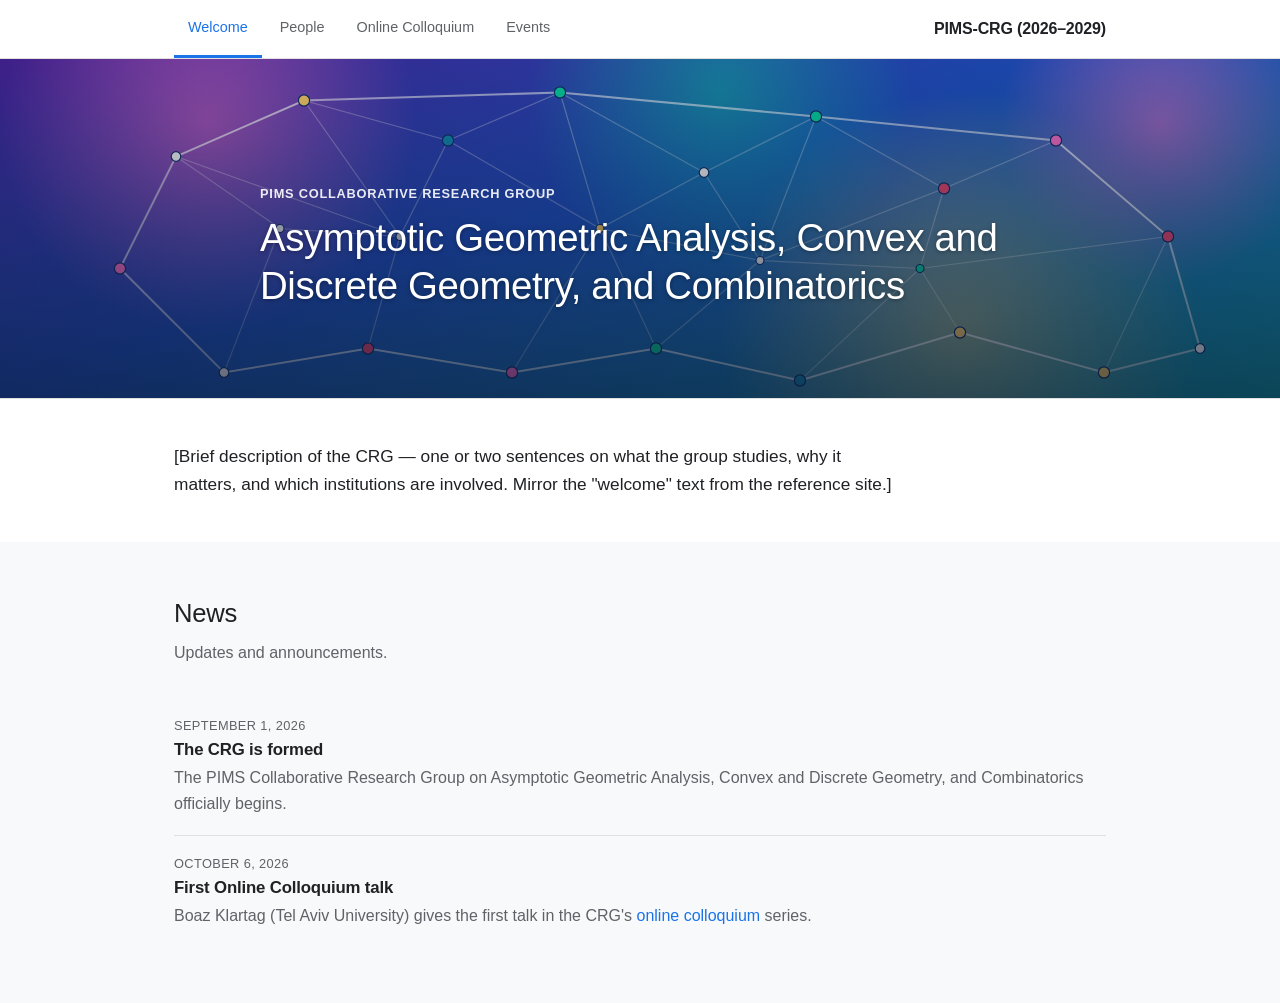
==== index.html @ f04959d2 "Initial commit: PIMS-CRG (2026-2029) website Colorful Google Sites-style layout with Welcome, People" ====
<!doctype html>
<html lang="en">
<head>
  <meta charset="UTF-8" />
  <meta name="viewport" content="width=device-width, initial-scale=1.0" />
  <title>Welcome | PIMS-CRG (2026&ndash;2029)</title>
  <meta name="description" content="PIMS Collaborative Research Group (2026–2029): Asymptotic Geometric Analysis, Convex and Discrete Geometry, and Combinatorics." />
  <link rel="stylesheet" href="css/style.css" />
</head>
<body>

  <nav class="site-tabs">
    <div class="container">
      <div class="nav-left">
        <button class="nav-toggle" aria-label="Toggle navigation" aria-expanded="false">
          <span></span>
        </button>
        <div class="main-nav">
          <ul>
            <li><a href="index.html" class="active">Welcome</a></li>
            <li><a href="people.html">People</a></li>
            <li><a href="colloquium.html">Online Colloquium</a></li>
            <li><a href="events.html">Events</a></li>
          </ul>
        </div>
      </div>
      <a href="index.html" class="brand-inline">PIMS-CRG (2026&ndash;2029)</a>
    </div>
  </nav>

  <section class="hero-banner">
    <div class="container">
      <div class="hero-eyebrow">PIMS Collaborative Research Group</div>
      <h1>Asymptotic Geometric Analysis, Convex and Discrete Geometry, and Combinatorics</h1>
    </div>
  </section>

  <section class="intro-block">
    <div class="container">
      <p>
        [Brief description of the CRG — one or two sentences on what the group
        studies, why it matters, and which institutions are involved. Mirror the
        "welcome" text from the reference site.]
      </p>
    </div>
  </section>

  <section class="alt">
    <div class="container">
      <div class="section-heading">
        <h2>News</h2>
        <p>Updates and announcements.</p>
      </div>

      <div class="news-item">
        <p class="news-date">September 1, 2026</p>
        <h3 class="news-title">The CRG is formed</h3>
        <p class="muted">The PIMS Collaborative Research Group on Asymptotic Geometric Analysis, Convex and Discrete Geometry, and Combinatorics officially begins.</p>
      </div>
      <div class="news-item">
        <p class="news-date">October 6, 2026</p>
        <h3 class="news-title">First Online Colloquium talk</h3>
        <p class="muted">Boaz Klartag (Tel Aviv University) gives the first talk in the CRG's <a href="colloquium.html">online colloquium</a> series.</p>
      </div>
    </div>
  </section>

  <script src="js/main.js"></script>
</body>
</html>
---- css/style.css ----
/* ============================================
   PIMS CRG — shared stylesheet
   Google Sites–style layout: colored banner header,
   horizontal tab nav, rounded Material-style cards.
   ============================================ */

:root {
  --color-bg: #ffffff;
  --color-bg-alt: #f8f9fa;
  --color-text: #202124;
  --color-text-muted: #5f6368;
  --color-border: #e0e0e0;
  --color-primary: #1a73e8;
  --color-primary-dark: #174ea6;
  --color-banner: #1a56b8;
  --color-banner-dark: #123c82;
  --max-width: 980px;
  --radius: 10px;
  --font-sans: "Google Sans", "Segoe UI", Roboto, -apple-system, BlinkMacSystemFont, Helvetica, Arial, sans-serif;
}

* { box-sizing: border-box; }

[hidden] { display: none !important; }

body {
  margin: 0;
  font-family: var(--font-sans);
  color: var(--color-text);
  background: var(--color-bg);
  line-height: 1.6;
  font-size: 16px;
}

img { max-width: 100%; display: block; }

a { color: var(--color-primary); text-decoration: none; }
a:hover { text-decoration: underline; }

.container {
  max-width: var(--max-width);
  margin: 0 auto;
  padding: 0 24px;
}

h1, h2, h3 {
  font-weight: 500;
  line-height: 1.25;
  letter-spacing: -0.01em;
}

/* ---------- Tab navigation ---------- */

.site-tabs {
  background: #fff;
  border-bottom: 1px solid var(--color-border);
  position: sticky;
  top: 0;
  z-index: 10;
}
.site-tabs .container {
  display: flex;
  align-items: center;
  justify-content: space-between;
  gap: 16px;
}

.nav-left {
  display: flex;
  align-items: center;
}

.nav-toggle {
  display: none;
  background: none;
  border: none;
  padding: 14px 0;
  cursor: pointer;
}
.nav-toggle span,
.nav-toggle::before,
.nav-toggle::after {
  content: "";
  display: block;
  width: 22px;
  height: 2px;
  background: var(--color-text);
  margin: 4px 0;
}

.main-nav ul {
  list-style: none;
  display: flex;
  gap: 4px;
  margin: 0;
  padding: 0;
  flex-wrap: wrap;
}
.main-nav a {
  display: inline-block;
  color: var(--color-text-muted);
  text-decoration: none;
  font-size: 0.9rem;
  font-weight: 500;
  padding: 16px 14px;
  border-bottom: 3px solid transparent;
}
.main-nav a:hover {
  color: var(--color-primary);
  text-decoration: none;
}
.main-nav a.active {
  color: var(--color-primary);
  border-bottom-color: var(--color-primary);
}

.brand-inline {
  flex-shrink: 0;
  color: var(--color-text);
  text-decoration: none;
  font-size: 1rem;
  font-weight: 700;
  letter-spacing: -0.01em;
}
.brand-inline:hover {
  color: var(--color-primary);
  text-decoration: none;
}

@media (max-width: 720px) {
  .nav-toggle { display: block; }
  .main-nav {
    display: none;
    width: 100%;
  }
  .main-nav.open { display: block; }
  .main-nav ul { flex-direction: column; gap: 0; }
  .main-nav a { padding: 12px 4px; border-bottom: 1px solid var(--color-border); border-left: 3px solid transparent; }
  .main-nav a.active { border-bottom-color: var(--color-border); border-left-color: var(--color-primary); }
  .site-tabs .container { flex-wrap: wrap; }
  .nav-left { width: 100%; }
  .brand-inline { order: -1; padding: 14px 0; }
}

/* ---------- Hero banner (welcome page) ---------- */

.hero-banner {
  position: relative;
  min-height: 340px;
  display: flex;
  align-items: flex-end;
  background:
    linear-gradient(0deg, rgba(10, 20, 45, 0.65), rgba(10, 20, 45, 0.15)),
    url("../images/banner-geometry.svg") center / cover no-repeat;
  border-bottom: 1px solid var(--color-border);
}
.hero-banner .container { padding-top: 48px; padding-bottom: 32px; }
.hero-banner .hero-eyebrow {
  color: #fff;
  font-weight: 700;
  font-size: 0.8rem;
  text-transform: uppercase;
  letter-spacing: 0.06em;
  margin-bottom: 10px;
  opacity: 0.9;
}
.hero-banner h1 {
  color: #fff;
  font-size: 2.4rem;
  margin: 0;
  max-width: 760px;
  text-shadow: 0 1px 4px rgba(0, 0, 0, 0.35);
}

/* ---------- Intro / description block ---------- */

.intro-block { padding: 44px 0; }
.intro-block p {
  color: var(--color-text);
  font-size: 1.08rem;
  max-width: 720px;
  margin: 0;
}

/* ---------- News ---------- */

.news-item {
  padding: 18px 0;
  border-bottom: 1px solid var(--color-border);
}
.news-item:last-child { border-bottom: none; }
.news-date {
  color: var(--color-text-muted);
  font-size: 0.8rem;
  text-transform: uppercase;
  letter-spacing: 0.03em;
  margin: 0 0 4px;
}
.news-title { margin: 0 0 4px; font-size: 1.05rem; font-weight: 700; }
.news-item p.muted { margin: 0; }

/* ---------- Page hero (inner pages) ---------- */

.page-hero {
  padding: 44px 0 34px;
  background:
    linear-gradient(0deg, rgba(10, 20, 45, 0.72), rgba(10, 20, 45, 0.35)),
    url("../images/banner-geometry.svg") center / cover no-repeat;
  border-bottom: 1px solid var(--color-border);
}
.page-hero .hero-eyebrow {
  color: #fff;
  font-weight: 700;
  font-size: 0.8rem;
  text-transform: uppercase;
  letter-spacing: 0.06em;
  margin-bottom: 10px;
  opacity: 0.9;
}
.page-hero h1 {
  color: #fff;
  font-size: 2rem;
  margin: 0 0 10px;
  text-shadow: 0 1px 4px rgba(0, 0, 0, 0.35);
}
.page-hero p { color: rgba(255, 255, 255, 0.85); max-width: 640px; margin: 0; }

/* ---------- Buttons ---------- */

.btn {
  display: inline-block;
  padding: 11px 24px;
  border-radius: 24px;
  font-size: 0.92rem;
  font-weight: 500;
  text-decoration: none;
  cursor: pointer;
  border: 1px solid transparent;
}
.btn:hover { text-decoration: none; }
.btn-primary {
  background: var(--color-primary);
  color: #fff;
  box-shadow: 0 1px 3px rgba(26, 115, 232, 0.4);
}
.btn-primary:hover { background: var(--color-primary-dark); }
.btn-outline {
  background: #fff;
  color: var(--color-primary);
  border-color: var(--color-border);
}
.btn-outline:hover { background: var(--color-bg-alt); }

/* ---------- Sections ---------- */

main { padding-bottom: 20px; }

section { padding: 56px 0; }
section.alt { background: var(--color-bg-alt); }

.section-heading { margin-bottom: 32px; max-width: 680px; }
.section-heading h2 { font-size: 1.6rem; margin: 0 0 10px; }
.section-heading p { color: var(--color-text-muted); margin: 0; }

/* ---------- Grid / Cards ---------- */

.grid {
  display: grid;
  gap: 20px;
}
.grid-2 { grid-template-columns: repeat(2, 1fr); }
.grid-3 { grid-template-columns: repeat(3, 1fr); }

@media (max-width: 720px) {
  .grid-2, .grid-3 { grid-template-columns: 1fr; }
}

.card {
  background: #fff;
  border: 1px solid var(--color-border);
  border-radius: var(--radius);
  padding: 24px;
  box-shadow: 0 1px 2px rgba(60, 64, 67, 0.08);
}
.card .tag {
  display: inline-block;
  font-size: 0.72rem;
  font-weight: 700;
  text-transform: uppercase;
  letter-spacing: 0.04em;
  color: var(--color-primary);
  background: #e8f0fe;
  padding: 3px 10px;
  border-radius: 999px;
  margin-bottom: 12px;
}
.card h3 { margin: 0 0 8px; font-size: 1.08rem; }
.card p { margin: 0; color: var(--color-text-muted); font-size: 0.94rem; }

/* ---------- People ---------- */

.institution-group { margin-bottom: 44px; }
.institution-group:last-child { margin-bottom: 0; }
.institution-group h3 {
  font-size: 0.82rem;
  color: var(--color-text-muted);
  text-transform: uppercase;
  letter-spacing: 0.05em;
  font-weight: 700;
  margin: 0 0 18px;
}

.person-card {
  display: flex;
  gap: 16px;
  align-items: flex-start;
  background: #fff;
  border: 1px solid var(--color-border);
  border-radius: var(--radius);
  padding: 20px;
  box-shadow: 0 1px 2px rgba(60, 64, 67, 0.08);
}
.person-photo {
  width: 64px;
  height: 64px;
  border-radius: 50%;
  background: var(--color-bg-alt);
  border: 1px solid var(--color-border);
  flex-shrink: 0;
  display: flex;
  align-items: center;
  justify-content: center;
  color: var(--color-text-muted);
  font-size: 0.65rem;
  text-align: center;
  overflow: hidden;
}
.person-photo img {
  width: 100%;
  height: 100%;
  object-fit: cover;
}
.person-name { font-weight: 700; margin: 0; font-size: 1.02rem; }
.person-role { color: var(--color-text-muted); font-size: 0.9rem; margin: 3px 0 6px; }
.person-bio { color: var(--color-text-muted); font-size: 0.9rem; margin: 0; }

.group-photo {
  width: 100%;
  background: var(--color-bg-alt);
  border: 1px solid var(--color-border);
  border-radius: var(--radius);
  aspect-ratio: 16 / 7;
  display: flex;
  align-items: center;
  justify-content: center;
  color: var(--color-text-muted);
  font-size: 0.9rem;
  margin-bottom: 8px;
}
.group-photo-caption {
  color: var(--color-text-muted);
  font-size: 0.85rem;
  font-style: italic;
  margin: 0 0 28px;
}

/* ---------- TBA placeholder ---------- */

.tba {
  text-align: center;
  font-size: 3rem;
  font-weight: 700;
  letter-spacing: 0.08em;
  color: var(--color-text-muted);
  padding: 60px 0;
  margin: 0;
}

/* ---------- Events / Seminars ---------- */

.event-item {
  display: flex;
  gap: 20px;
  padding: 22px;
  background: #fff;
  border: 1px solid var(--color-border);
  border-radius: var(--radius);
  box-shadow: 0 1px 2px rgba(60, 64, 67, 0.08);
  margin-bottom: 16px;
}
.event-item:last-child { margin-bottom: 0; }

.event-date {
  display: flex;
  flex-direction: column;
  align-items: center;
  justify-content: center;
  flex-shrink: 0;
  width: 72px;
  background: var(--color-bg-alt);
  border-radius: 8px;
  padding: 10px 0;
}
.event-date .day { font-size: 1.4rem; font-weight: 700; line-height: 1; }
.event-date .month { font-size: 0.8rem; color: var(--color-text-muted); text-transform: uppercase; }
.event-date .year { font-size: 0.75rem; color: var(--color-text-muted); }

.event-title { margin: 0 0 4px; font-size: 1.08rem; font-weight: 700; }
.event-meta { color: var(--color-text-muted); font-size: 0.9rem; margin: 0 0 6px; }
.event-status {
  display: inline-block;
  font-size: 0.7rem;
  font-weight: 700;
  text-transform: uppercase;
  letter-spacing: 0.03em;
  color: var(--color-primary);
  background: #e8f0fe;
  padding: 2px 10px;
  border-radius: 999px;
  margin-bottom: 8px;
}
.event-status.past { color: var(--color-text-muted); background: var(--color-bg-alt); }

.seminar-item {
  padding: 22px;
  background: #fff;
  border: 1px solid var(--color-border);
  border-radius: var(--radius);
  box-shadow: 0 1px 2px rgba(60, 64, 67, 0.08);
  margin-bottom: 16px;
}
.seminar-item:last-child { margin-bottom: 0; }

.pub-links a {
  font-size: 0.88rem;
  margin-right: 16px;
  font-weight: 500;
}

.abstract-toggle { margin-top: 10px; }
.abstract-toggle summary {
  cursor: pointer;
  color: var(--color-primary);
  font-weight: 500;
  font-size: 0.9rem;
  list-style: none;
}
.abstract-toggle summary::-webkit-details-marker { display: none; }
.abstract-toggle summary::before {
  content: "▸ ";
  font-size: 0.75em;
}
.abstract-toggle[open] summary::before { content: "▾ "; }
.abstract-toggle p { margin: 10px 0 0; }

/* ---------- Contact ---------- */

.contact-block {
  background: #fff;
  border: 1px solid var(--color-border);
  border-radius: var(--radius);
  padding: 24px;
  box-shadow: 0 1px 2px rgba(60, 64, 67, 0.08);
  display: flex;
  flex-direction: column;
  gap: 16px;
}
.contact-row { display: flex; gap: 12px; flex-wrap: wrap; }
.contact-label { font-weight: 700; min-width: 140px; flex-shrink: 0; }
.contact-value { color: var(--color-text-muted); }

form.contact-form {
  display: flex;
  flex-direction: column;
  gap: 16px;
  background: #fff;
  border: 1px solid var(--color-border);
  border-radius: var(--radius);
  padding: 24px;
  box-shadow: 0 1px 2px rgba(60, 64, 67, 0.08);
}
.form-row label {
  display: block;
  font-weight: 700;
  font-size: 0.88rem;
  margin-bottom: 6px;
}
.form-row input,
.form-row textarea {
  width: 100%;
  padding: 10px 12px;
  border: 1px solid var(--color-border);
  border-radius: 6px;
  font-family: inherit;
  font-size: 0.95rem;
}
.form-row input:focus,
.form-row textarea:focus {
  outline: 2px solid var(--color-primary);
  outline-offset: 1px;
}
.form-row textarea { resize: vertical; min-height: 110px; }

/* ---------- Footer ---------- */

.site-footer {
  border-top: 1px solid var(--color-border);
  padding: 20px 0;
  color: var(--color-text-muted);
  font-size: 0.85rem;
}
.site-footer .container {
  display: flex;
  justify-content: space-between;
  flex-wrap: wrap;
  gap: 10px;
}
.site-footer a { color: var(--color-text-muted); }

/* ---------- Utility ---------- */

.muted { color: var(--color-text-muted); }
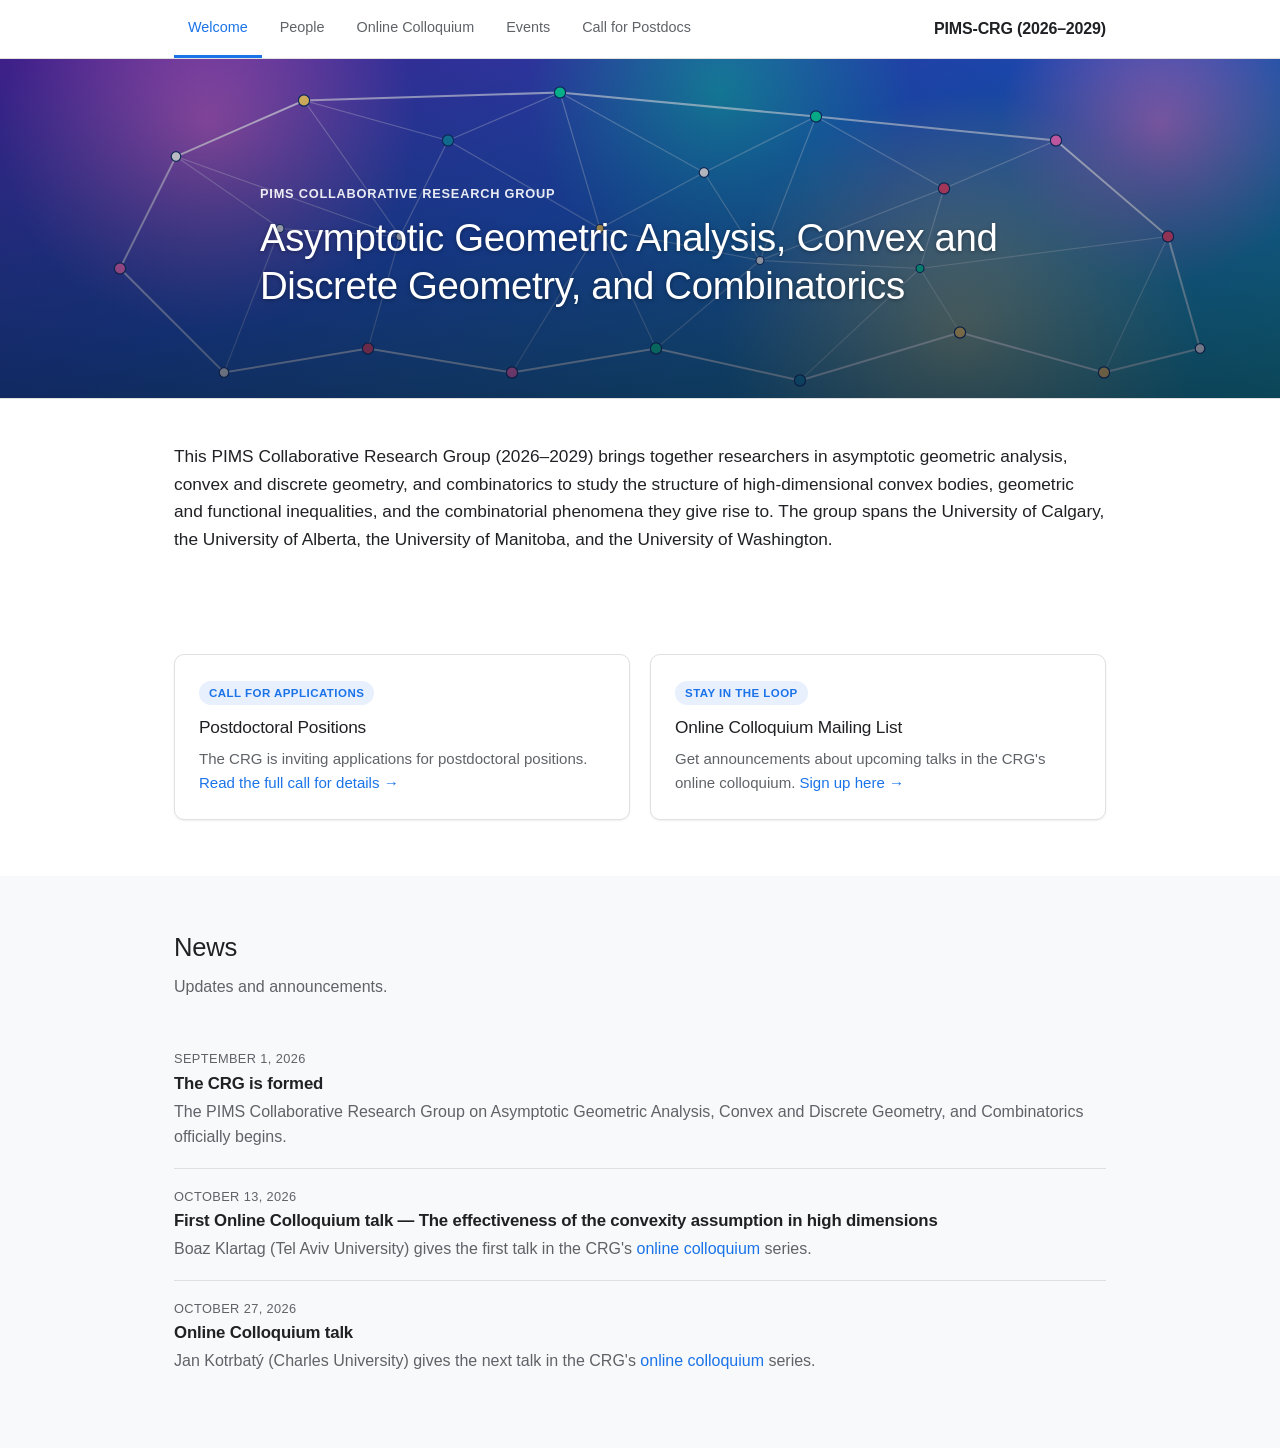
==== commit 7f969ef1: "Add postdoc call, real PI/talk content, and site polish Brings the repo up to date with all content " ====
--- a/index.html
+++ b/index.html
@@ -1,6 +1,14 @@
 <!doctype html>
 <html lang="en">
 <head>
+  <!-- Google tag (gtag.js) -->
+  <script async src="https://www.googletagmanager.com/gtag/js?id=G-G0C8D9EV5F"></script>
+  <script>
+    window.dataLayer = window.dataLayer || [];
+    function gtag(){dataLayer.push(arguments);}
+    gtag('js', new Date());
+    gtag('config', 'G-G0C8D9EV5F');
+  </script>
   <meta charset="UTF-8" />
   <meta name="viewport" content="width=device-width, initial-scale=1.0" />
   <title>Welcome | PIMS-CRG (2026&ndash;2029)</title>
@@ -21,6 +29,7 @@
             <li><a href="people.html">People</a></li>
             <li><a href="colloquium.html">Online Colloquium</a></li>
             <li><a href="events.html">Events</a></li>
+            <li><a href="postdocs.html">Call for Postdocs</a></li>
           </ul>
         </div>
       </div>
@@ -38,10 +47,34 @@
   <section class="intro-block">
     <div class="container">
       <p>
-        [Brief description of the CRG — one or two sentences on what the group
-        studies, why it matters, and which institutions are involved. Mirror the
-        "welcome" text from the reference site.]
+        This PIMS Collaborative Research Group (2026&ndash;2029) brings together
+        researchers in asymptotic geometric analysis, convex and discrete geometry,
+        and combinatorics to study the structure of high-dimensional convex bodies,
+        geometric and functional inequalities, and the combinatorial phenomena they
+        give rise to. The group spans the University of Calgary, the University of
+        Alberta, the University of Manitoba, and the University of Washington.
       </p>
+    </div>
+  </section>
+
+  <section>
+    <div class="container grid grid-2">
+      <div class="card">
+        <span class="tag">Call for applications</span>
+        <h3>Postdoctoral Positions</h3>
+        <p>
+          The CRG is inviting applications for postdoctoral positions.
+          <a href="postdocs.html">Read the full call for details &rarr;</a>
+        </p>
+      </div>
+      <div class="card">
+        <span class="tag">Stay in the loop</span>
+        <h3>Online Colloquium Mailing List</h3>
+        <p>
+          Get announcements about upcoming talks in the CRG's online colloquium.
+          <a href="https://docs.google.com/forms/d/e/1FAIpQLSdbooinpxoPMPioJtc5lwDkZCcpFOWzXtExildClo802I8Ixw/viewform?usp=publish-editor">Sign up here &rarr;</a>
+        </p>
+      </div>
     </div>
   </section>
 
@@ -58,9 +91,14 @@
         <p class="muted">The PIMS Collaborative Research Group on Asymptotic Geometric Analysis, Convex and Discrete Geometry, and Combinatorics officially begins.</p>
       </div>
       <div class="news-item">
-        <p class="news-date">October 6, 2026</p>
-        <h3 class="news-title">First Online Colloquium talk</h3>
+        <p class="news-date">October 13, 2026</p>
+        <h3 class="news-title">First Online Colloquium talk &mdash; The effectiveness of the convexity assumption in high dimensions</h3>
         <p class="muted">Boaz Klartag (Tel Aviv University) gives the first talk in the CRG's <a href="colloquium.html">online colloquium</a> series.</p>
+      </div>
+      <div class="news-item">
+        <p class="news-date">October 27, 2026</p>
+        <h3 class="news-title">Online Colloquium talk</h3>
+        <p class="muted">Jan Kotrbat&yacute; (Charles University) gives the next talk in the CRG's <a href="colloquium.html">online colloquium</a> series.</p>
       </div>
     </div>
   </section>
--- a/css/style.css
+++ b/css/style.css
@@ -178,7 +178,6 @@
 .intro-block p {
   color: var(--color-text);
   font-size: 1.08rem;
-  max-width: 720px;
   margin: 0;
 }
 
@@ -261,6 +260,20 @@
 .section-heading { margin-bottom: 32px; max-width: 680px; }
 .section-heading h2 { font-size: 1.6rem; margin: 0 0 10px; }
 .section-heading p { color: var(--color-text-muted); margin: 0; }
+.section-heading p + p { margin-top: 20px; }
+.section-heading.wide { max-width: none; }
+
+/* ---------- Plain text blocks ---------- */
+
+.block-list {
+  display: flex;
+  flex-direction: column;
+  gap: 20px;
+}
+.block p {
+  margin: 0;
+  color: var(--color-text);
+}
 
 /* ---------- Grid / Cards ---------- */
 
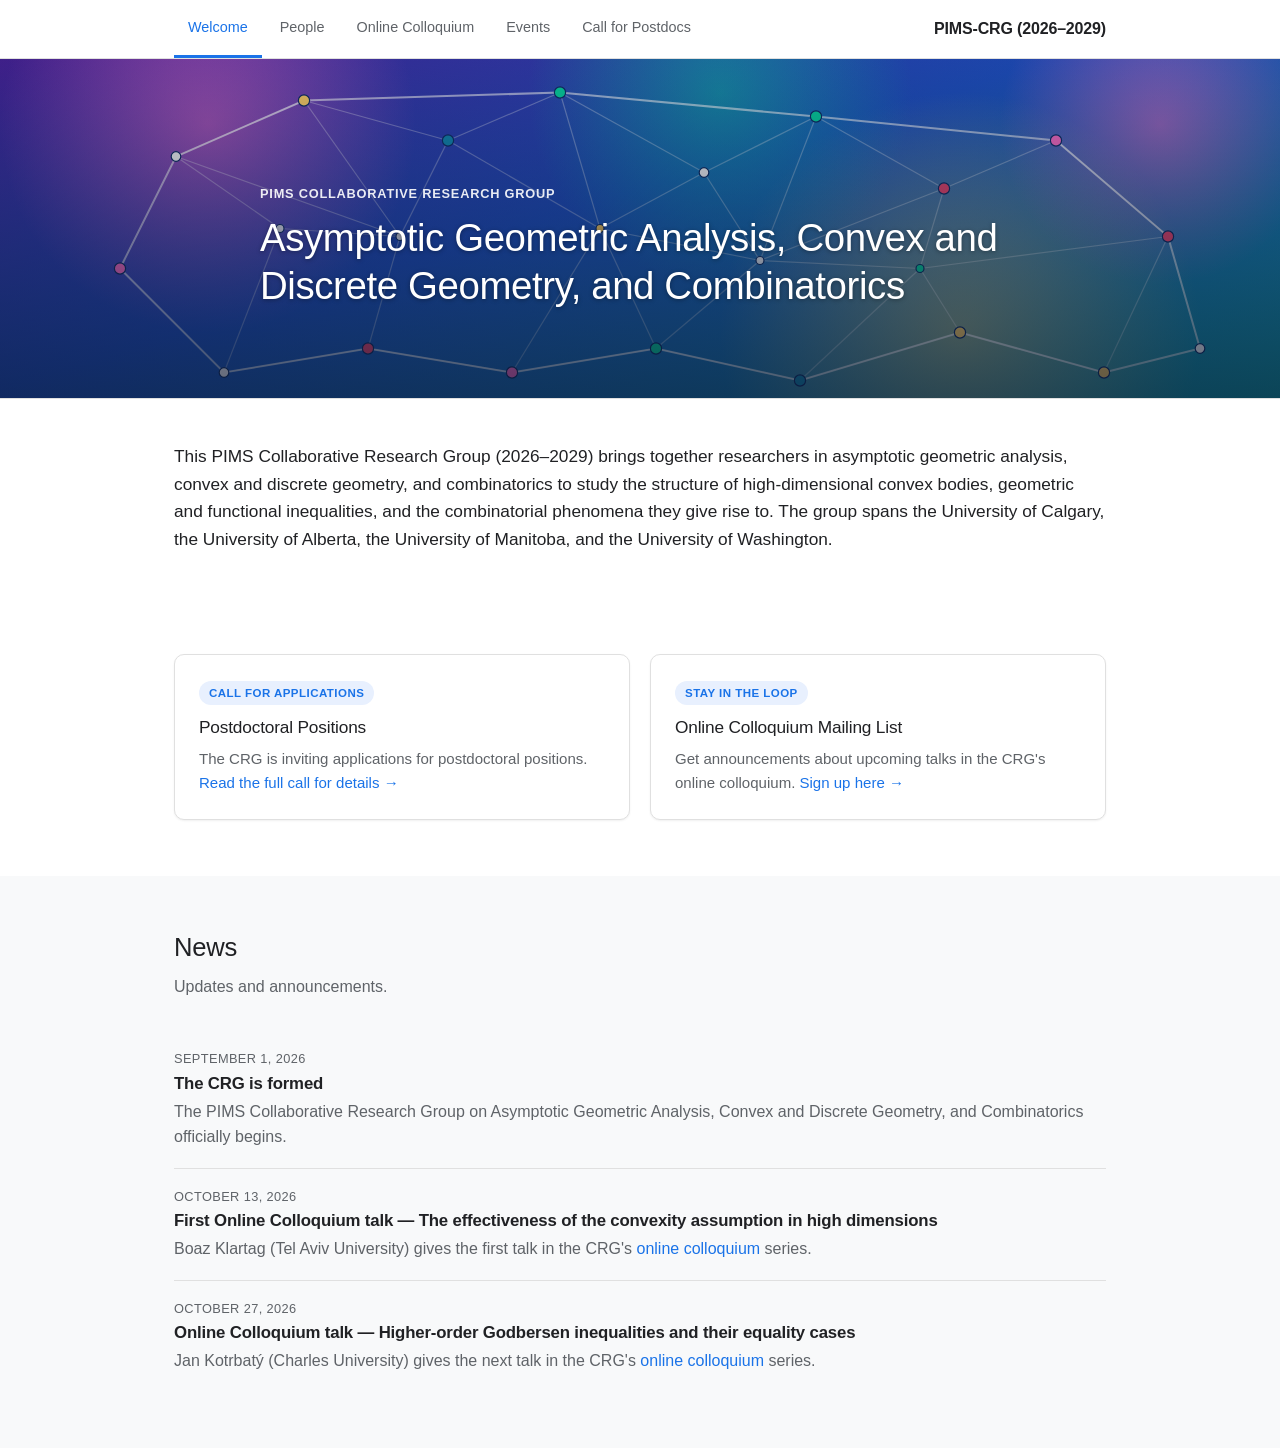
==== commit af2b988c: "Add Jan Kotrbaty's talk title to homepage News item Co-Authored-By: Claude Sonnet 5 <noreply@anthrop" ====
--- a/index.html
+++ b/index.html
@@ -97,7 +97,7 @@
       </div>
       <div class="news-item">
         <p class="news-date">October 27, 2026</p>
-        <h3 class="news-title">Online Colloquium talk</h3>
+        <h3 class="news-title">Online Colloquium talk &mdash; Higher-order Godbersen inequalities and their equality cases</h3>
         <p class="muted">Jan Kotrbat&yacute; (Charles University) gives the next talk in the CRG's <a href="colloquium.html">online colloquium</a> series.</p>
       </div>
     </div>
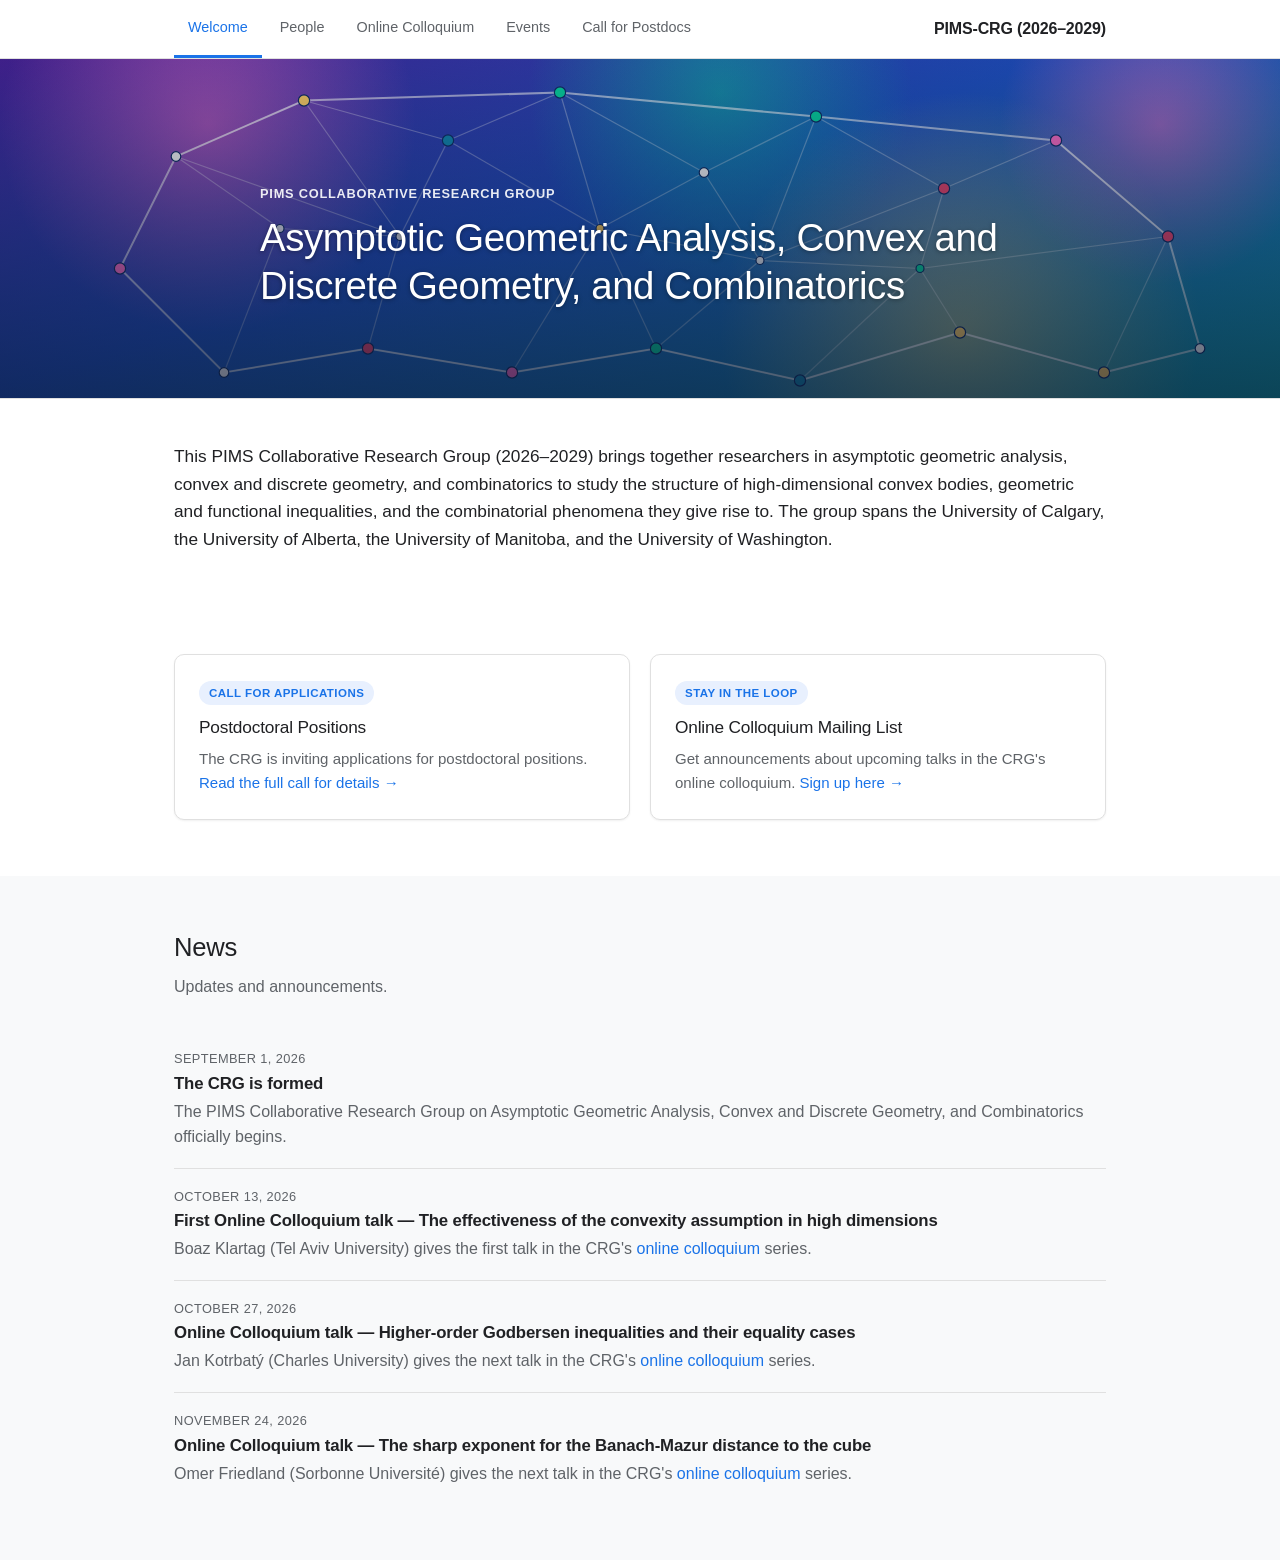
==== commit 6b4123fa: "Add Omer Friedland's Nov 24 talk to colloquium schedule and News Co-Authored-By: Claude Sonnet 5 <no" ====
--- a/index.html
+++ b/index.html
@@ -100,6 +100,11 @@
         <h3 class="news-title">Online Colloquium talk &mdash; Higher-order Godbersen inequalities and their equality cases</h3>
         <p class="muted">Jan Kotrbat&yacute; (Charles University) gives the next talk in the CRG's <a href="colloquium.html">online colloquium</a> series.</p>
       </div>
+      <div class="news-item">
+        <p class="news-date">November 24, 2026</p>
+        <h3 class="news-title">Online Colloquium talk &mdash; The sharp exponent for the Banach-Mazur distance to the cube</h3>
+        <p class="muted">Omer Friedland (Sorbonne Universit&eacute;) gives the next talk in the CRG's <a href="colloquium.html">online colloquium</a> series.</p>
+      </div>
     </div>
   </section>
 
--- a/css/style.css
+++ b/css/style.css
@@ -450,7 +450,7 @@
   font-weight: 500;
 }
 
-.abstract-toggle { margin-top: 10px; }
+.abstract-toggle { margin-top: 14px; }
 .abstract-toggle summary {
   cursor: pointer;
   color: var(--color-primary);
@@ -464,6 +464,7 @@
   font-size: 0.75em;
 }
 .abstract-toggle[open] summary::before { content: "▾ "; }
+.abstract-toggle summary a { margin-left: 8px; }
 .abstract-toggle p { margin: 10px 0 0; }
 
 /* ---------- Contact ---------- */
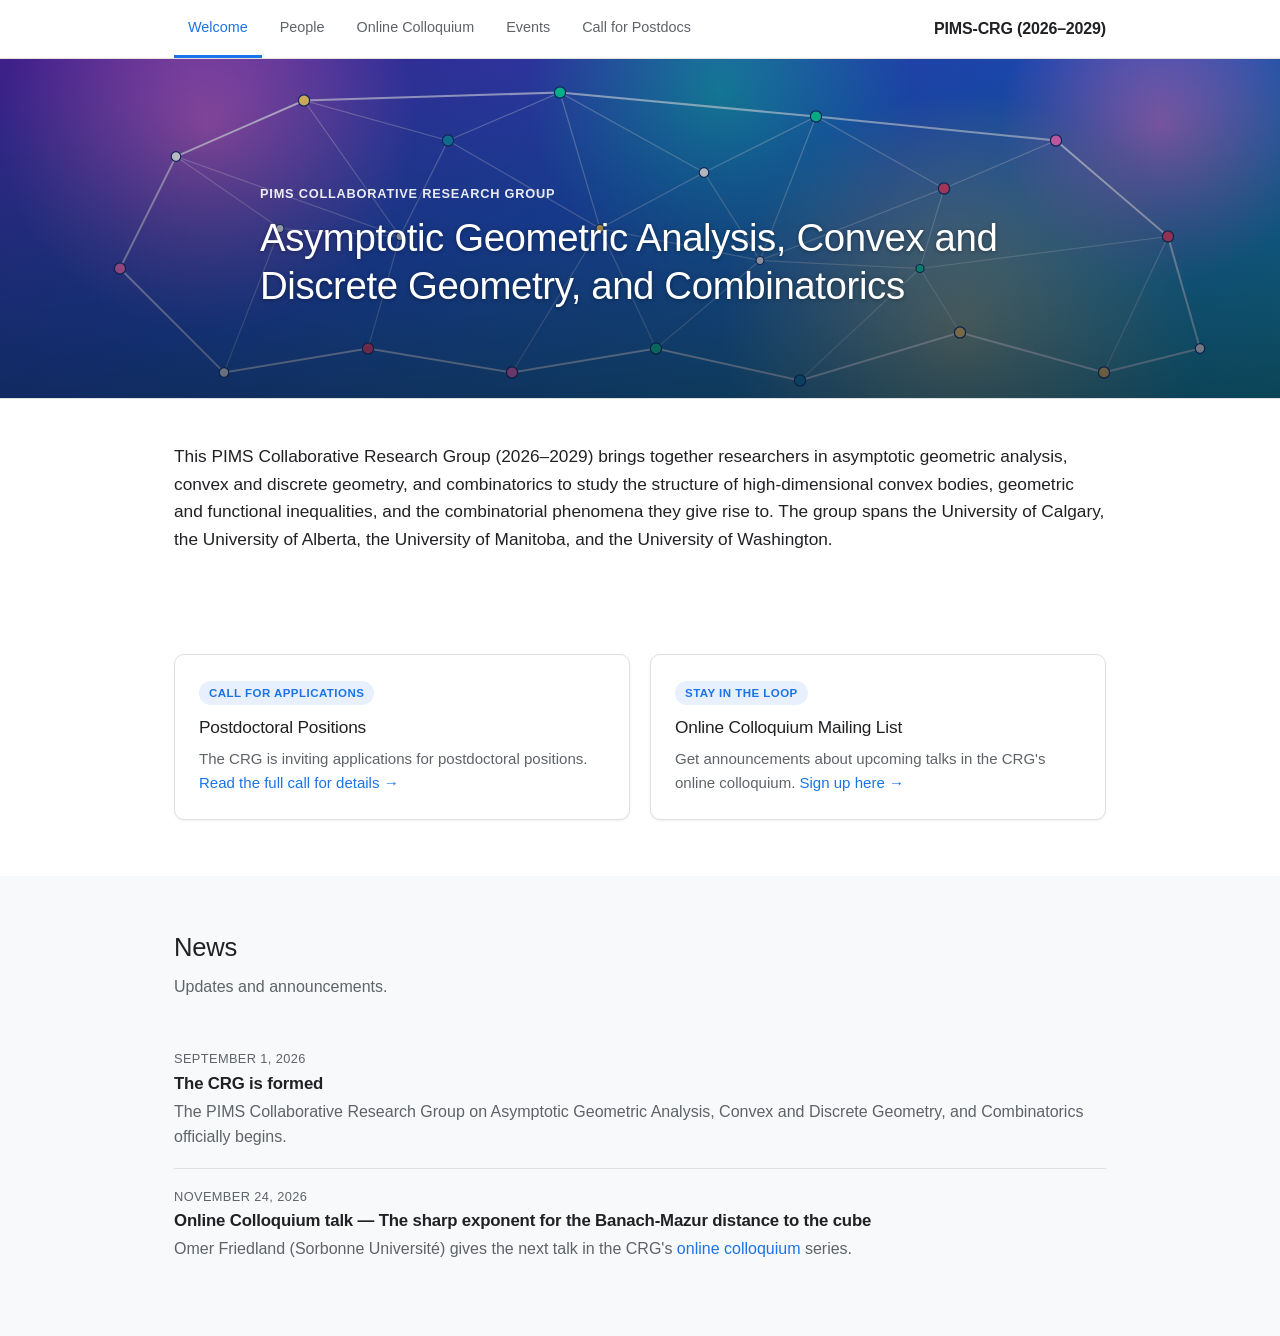
==== commit 4c160960: "Move Jan Kotrbaty's talk to Past; drop past-talk News items Co-Authored-By: Claude Sonnet 5 <noreply" ====
--- a/index.html
+++ b/index.html
@@ -91,16 +91,6 @@
         <p class="muted">The PIMS Collaborative Research Group on Asymptotic Geometric Analysis, Convex and Discrete Geometry, and Combinatorics officially begins.</p>
       </div>
       <div class="news-item">
-        <p class="news-date">October 13, 2026</p>
-        <h3 class="news-title">First Online Colloquium talk &mdash; The effectiveness of the convexity assumption in high dimensions</h3>
-        <p class="muted">Boaz Klartag (Tel Aviv University) gives the first talk in the CRG's <a href="colloquium.html">online colloquium</a> series.</p>
-      </div>
-      <div class="news-item">
-        <p class="news-date">October 27, 2026</p>
-        <h3 class="news-title">Online Colloquium talk &mdash; Higher-order Godbersen inequalities and their equality cases</h3>
-        <p class="muted">Jan Kotrbat&yacute; (Charles University) gives the next talk in the CRG's <a href="colloquium.html">online colloquium</a> series.</p>
-      </div>
-      <div class="news-item">
         <p class="news-date">November 24, 2026</p>
         <h3 class="news-title">Online Colloquium talk &mdash; The sharp exponent for the Banach-Mazur distance to the cube</h3>
         <p class="muted">Omer Friedland (Sorbonne Universit&eacute;) gives the next talk in the CRG's <a href="colloquium.html">online colloquium</a> series.</p>
